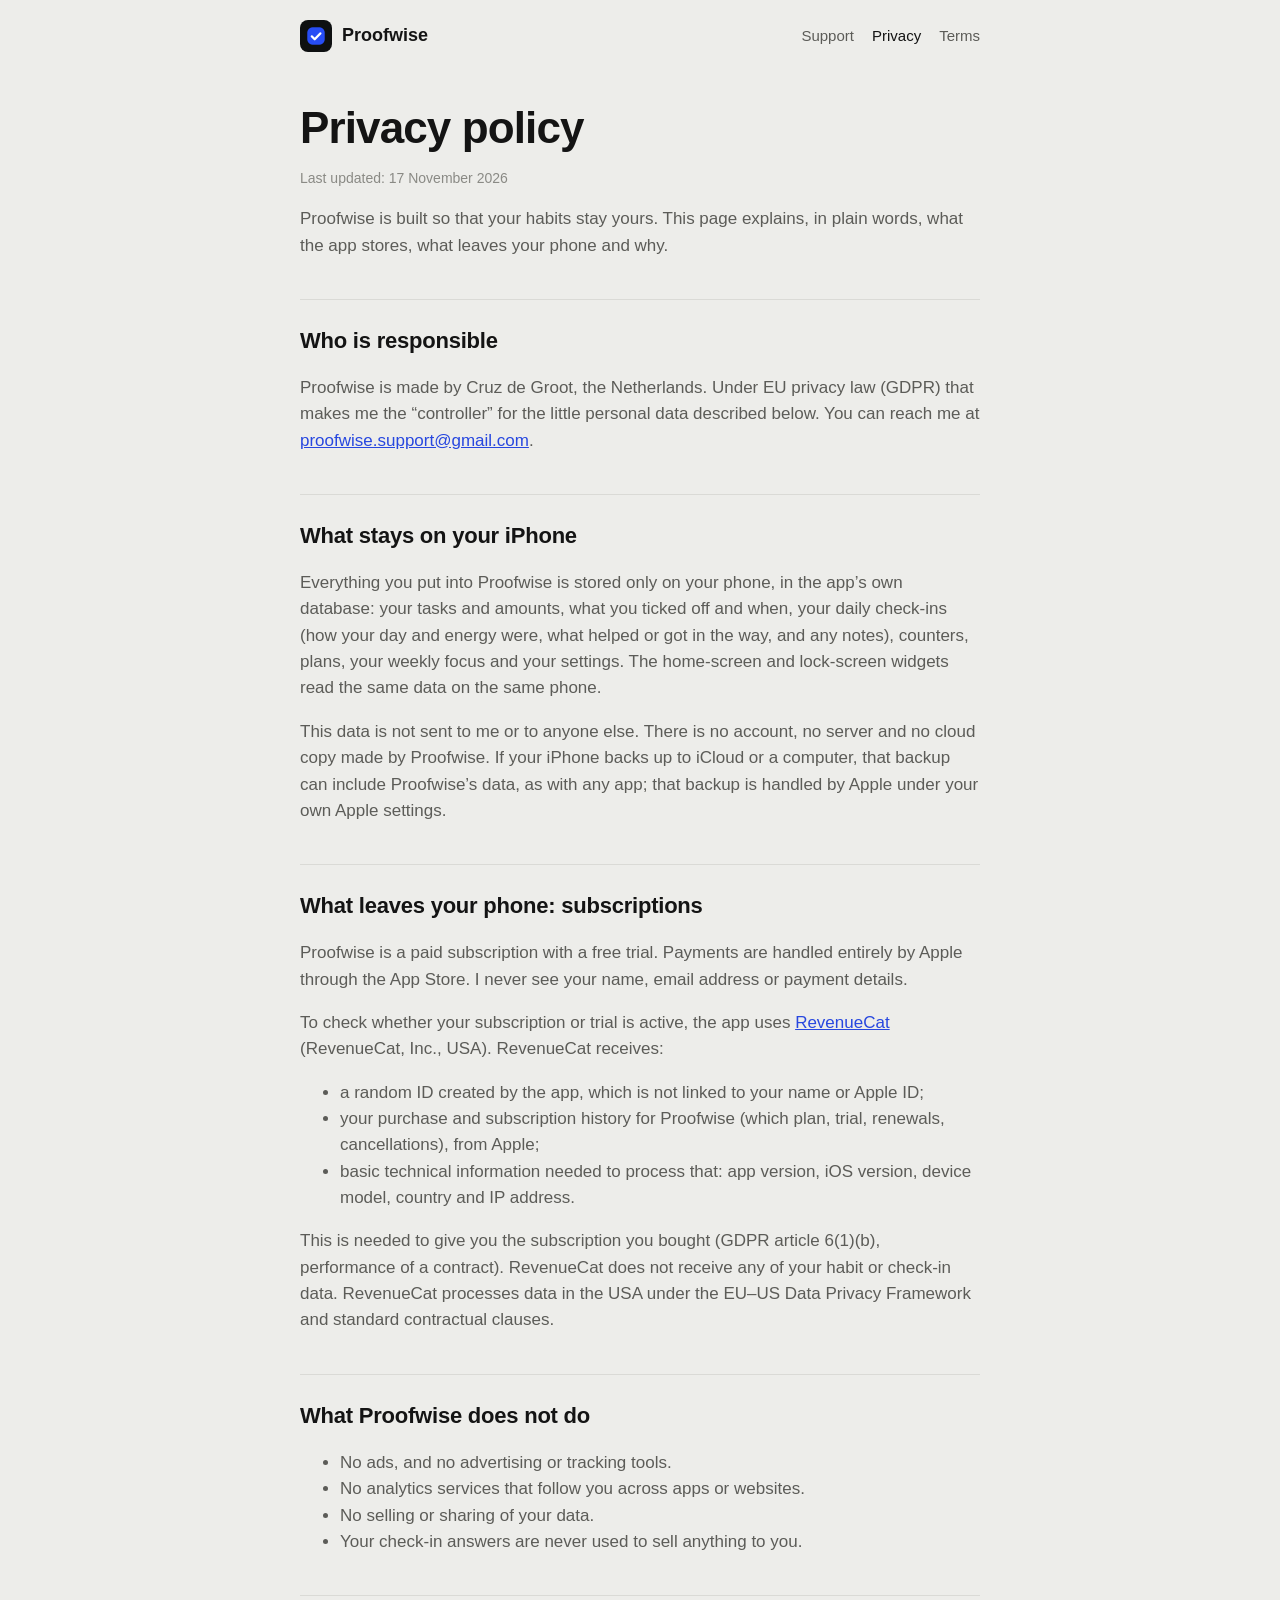
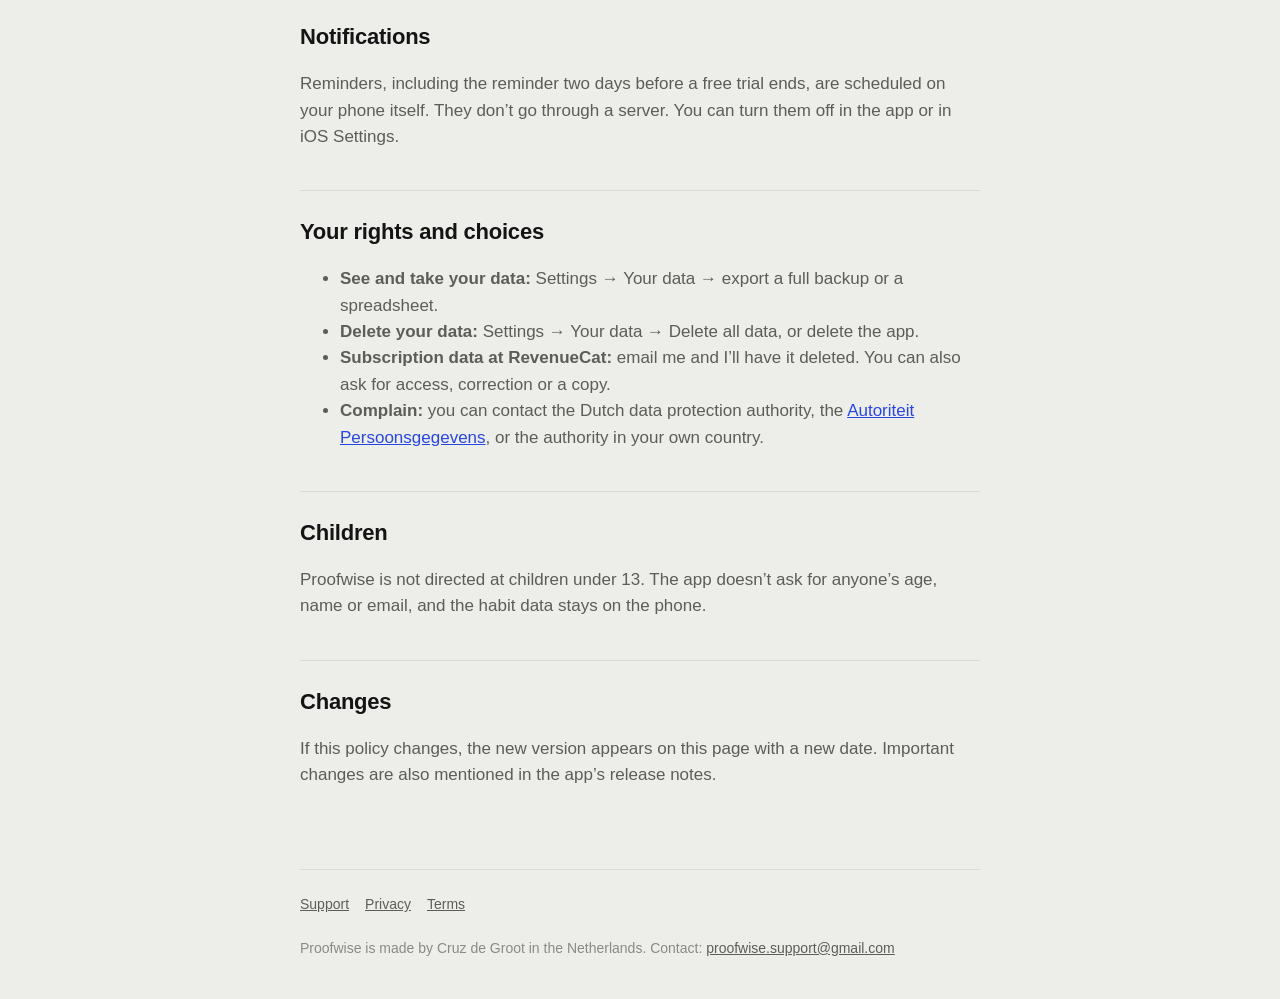
==== privacy.html @ 9ad5f112 "Proofwise website: home, privacy, terms, support Co-Authored-By: Claude Opus 5.5 <noreply@anthropic." ====
<!doctype html>
<html lang="en">
<head>
<meta charset="utf-8">
<meta name="viewport" content="width=device-width, initial-scale=1">
<title>Privacy policy · Proofwise</title>
<meta name="description" content="How Proofwise handles your data.">
<link rel="icon" href="icon.png">
<link rel="apple-touch-icon" href="icon.png">
<link rel="stylesheet" href="style.css">
</head>
<body>
<div class="wrap">
<header><a class="brand" href="index.html"><img src="icon.png" alt="">Proofwise</a><nav><a href="support.html">Support</a><a href="privacy.html" aria-current="page">Privacy</a><a href="terms.html">Terms</a></nav></header>
<main>
<article class="doc">
<h1>Privacy policy</h1>
<p class="note">Last updated: 17 November 2026</p>
<p>Proofwise is built so that your habits stay yours. This page explains, in plain words, what the app stores, what leaves your phone and why.</p>

<h2>Who is responsible</h2>
<p>Proofwise is made by Cruz de Groot, the Netherlands. Under EU privacy law (GDPR) that makes me the “controller” for the little personal data described below. You can reach me at <a href="mailto:proofwise.support@gmail.com">proofwise.support@gmail.com</a>.</p>

<h2>What stays on your iPhone</h2>
<p>Everything you put into Proofwise is stored only on your phone, in the app’s own database: your tasks and amounts, what you ticked off and when, your daily check-ins (how your day and energy were, what helped or got in the way, and any notes), counters, plans, your weekly focus and your settings. The home-screen and lock-screen widgets read the same data on the same phone.</p>
<p>This data is not sent to me or to anyone else. There is no account, no server and no cloud copy made by Proofwise. If your iPhone backs up to iCloud or a computer, that backup can include Proofwise’s data, as with any app; that backup is handled by Apple under your own Apple settings.</p>

<h2>What leaves your phone: subscriptions</h2>
<p>Proofwise is a paid subscription with a free trial. Payments are handled entirely by Apple through the App Store. I never see your name, email address or payment details.</p>
<p>To check whether your subscription or trial is active, the app uses <a href="https://www.revenuecat.com/privacy">RevenueCat</a> (RevenueCat, Inc., USA). RevenueCat receives:</p>
<ul>
<li>a random ID created by the app, which is not linked to your name or Apple ID;</li>
<li>your purchase and subscription history for Proofwise (which plan, trial, renewals, cancellations), from Apple;</li>
<li>basic technical information needed to process that: app version, iOS version, device model, country and IP address.</li>
</ul>
<p>This is needed to give you the subscription you bought (GDPR article 6(1)(b), performance of a contract). RevenueCat does not receive any of your habit or check-in data. RevenueCat processes data in the USA under the EU–US Data Privacy Framework and standard contractual clauses.</p>

<h2>What Proofwise does not do</h2>
<ul>
<li>No ads, and no advertising or tracking tools.</li>
<li>No analytics services that follow you across apps or websites.</li>
<li>No selling or sharing of your data.</li>
<li>Your check-in answers are never used to sell anything to you.</li>
</ul>

<h2>Notifications</h2>
<p>Reminders, including the reminder two days before a free trial ends, are scheduled on your phone itself. They don’t go through a server. You can turn them off in the app or in iOS Settings.</p>

<h2>Your rights and choices</h2>
<ul>
<li><strong>See and take your data:</strong> Settings → Your data → export a full backup or a spreadsheet.</li>
<li><strong>Delete your data:</strong> Settings → Your data → Delete all data, or delete the app.</li>
<li><strong>Subscription data at RevenueCat:</strong> email me and I’ll have it deleted. You can also ask for access, correction or a copy.</li>
<li><strong>Complain:</strong> you can contact the Dutch data protection authority, the <a href="https://autoriteitpersoonsgegevens.nl">Autoriteit Persoonsgegevens</a>, or the authority in your own country.</li>
</ul>

<h2>Children</h2>
<p>Proofwise is not directed at children under 13. The app doesn’t ask for anyone’s age, name or email, and the habit data stays on the phone.</p>

<h2>Changes</h2>
<p>If this policy changes, the new version appears on this page with a new date. Important changes are also mentioned in the app’s release notes.</p>
</article>
</main>
<footer><a href="support.html">Support</a><a href="privacy.html">Privacy</a><a href="terms.html">Terms</a><br><br>Proofwise is made by Cruz de Groot in the Netherlands. Contact: <a href="mailto:proofwise.support@gmail.com">proofwise.support@gmail.com</a></footer>
</div>
</body>
</html>
---- style.css ----
:root{--b1:#CAD0EC;--b2:#A3B1EE;--b3:#798EF1;--b4:#526EF3;--b5:#2B4EF5;--paper:#EDEDEA;--ink:#141414;--ink2:#5C5C58;--ink3:#8A8A85;--line:#DADAD6;--panel:#F7F7F5;--blue:#2B4EF5;--blueText:#2747DF;--soft:#CAD0EC;color-scheme:light dark}
@media (prefers-color-scheme:dark){:root{--b1:#262C40;--b2:#3B466F;--b3:#5162A2;--b4:#667BD0;--b5:#7A95FF;--paper:#141516;--ink:#EDEDEA;--ink2:#9A9D9B;--ink3:#6E7170;--line:#2A2D2E;--panel:#1F2122;--blue:#7A95FF;--blueText:#7A95FF;--soft:#282F45}}
*{box-sizing:border-box}
html{-webkit-text-size-adjust:100%}
body{margin:0;background:var(--paper);color:var(--ink);font:17px/1.55 -apple-system,BlinkMacSystemFont,"SF Pro Text","Segoe UI",Roboto,Helvetica,Arial,sans-serif}
a{color:var(--blueText)}
.wrap{max-width:720px;margin:0 auto;padding:0 20px}
header{display:flex;align-items:center;justify-content:space-between;padding:20px 0}
.brand{display:flex;align-items:center;gap:10px;font-weight:700;font-size:18px;color:var(--ink);text-decoration:none}
.brand img{width:32px;height:32px;border-radius:8px}
nav a{color:var(--ink2);text-decoration:none;margin-left:18px;font-size:15px}
nav a:hover,nav a[aria-current]{color:var(--ink)}
main{padding:32px 0 64px}
h1{font-size:44px;line-height:1.08;letter-spacing:-.02em;margin:0 0 16px;font-weight:800}
h2{font-size:22px;margin:40px 0 8px;letter-spacing:-.01em}
h3{font-size:17px;margin:24px 0 4px}
p,li{color:var(--ink2)}
.lead{font-size:20px;color:var(--ink2);max-width:34em}
.hero{padding:24px 0 8px}
.month{display:grid;grid-template-columns:repeat(7,1fr);gap:6px;max-width:320px;margin:32px 0}
.month span{aspect-ratio:1;border-radius:7px;background:var(--soft)}
.promises{display:grid;gap:20px;margin:16px 0}
.promises div{background:var(--panel);border-radius:16px;padding:18px 20px}
.promises strong{display:block;color:var(--ink);margin-bottom:2px}
.promises p{margin:0}
.badge{display:inline-block;margin-top:24px;padding:12px 18px;border-radius:999px;background:var(--blue);color:#fff;font-weight:600;text-decoration:none}
@media (prefers-color-scheme:dark){.badge{color:#141516}}
.note{font-size:14px;color:var(--ink3)}
.doc h2{border-top:1px solid var(--line);padding-top:24px}
footer{border-top:1px solid var(--line);padding:24px 0 40px;font-size:14px;color:var(--ink3)}
footer a{color:var(--ink2);margin-right:16px}
@media (max-width:520px){h1{font-size:34px}nav a{margin-left:12px;font-size:14px}}
.month .b0{background:transparent;outline:1px solid var(--line);outline-offset:-1px}.month .b1{background:var(--b1)}.month .b2{background:var(--b2)}.month .b3{background:var(--b3)}.month .b4{background:var(--b4)}.month .b5{background:var(--b5)}
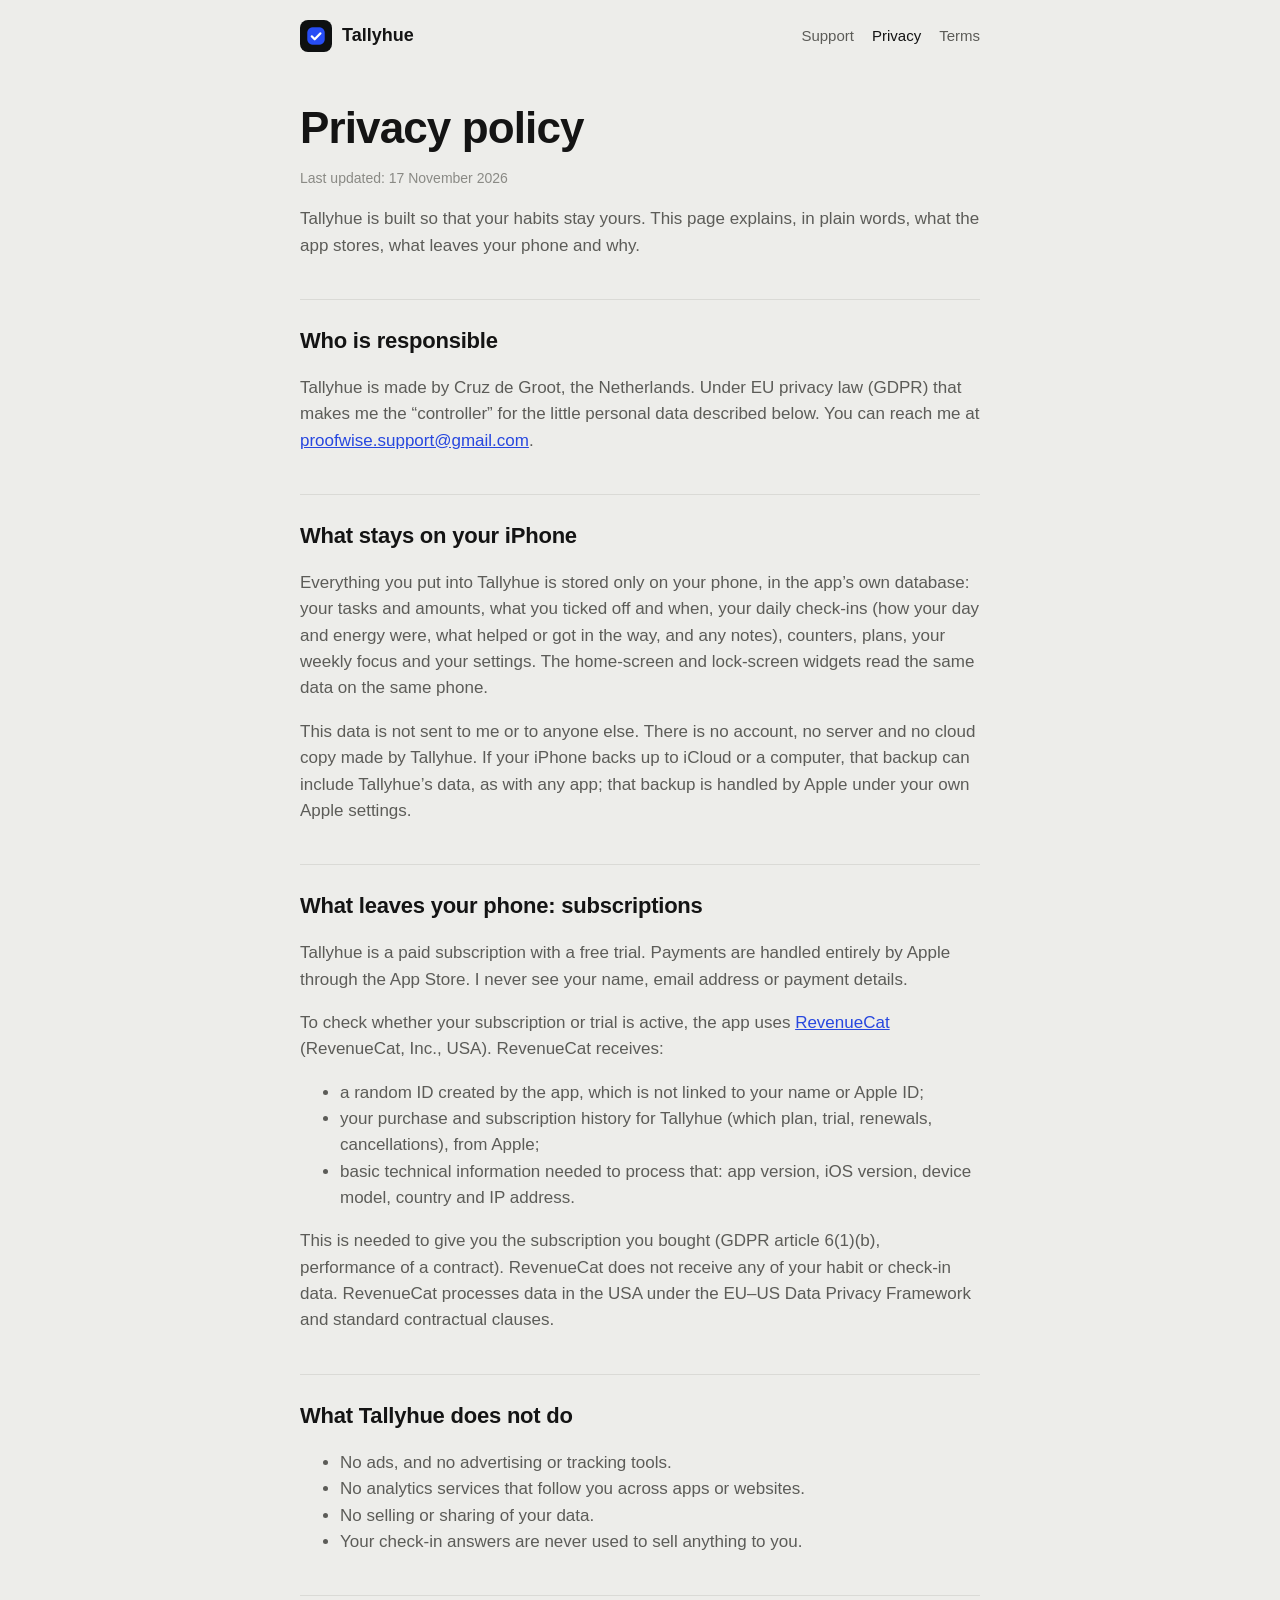
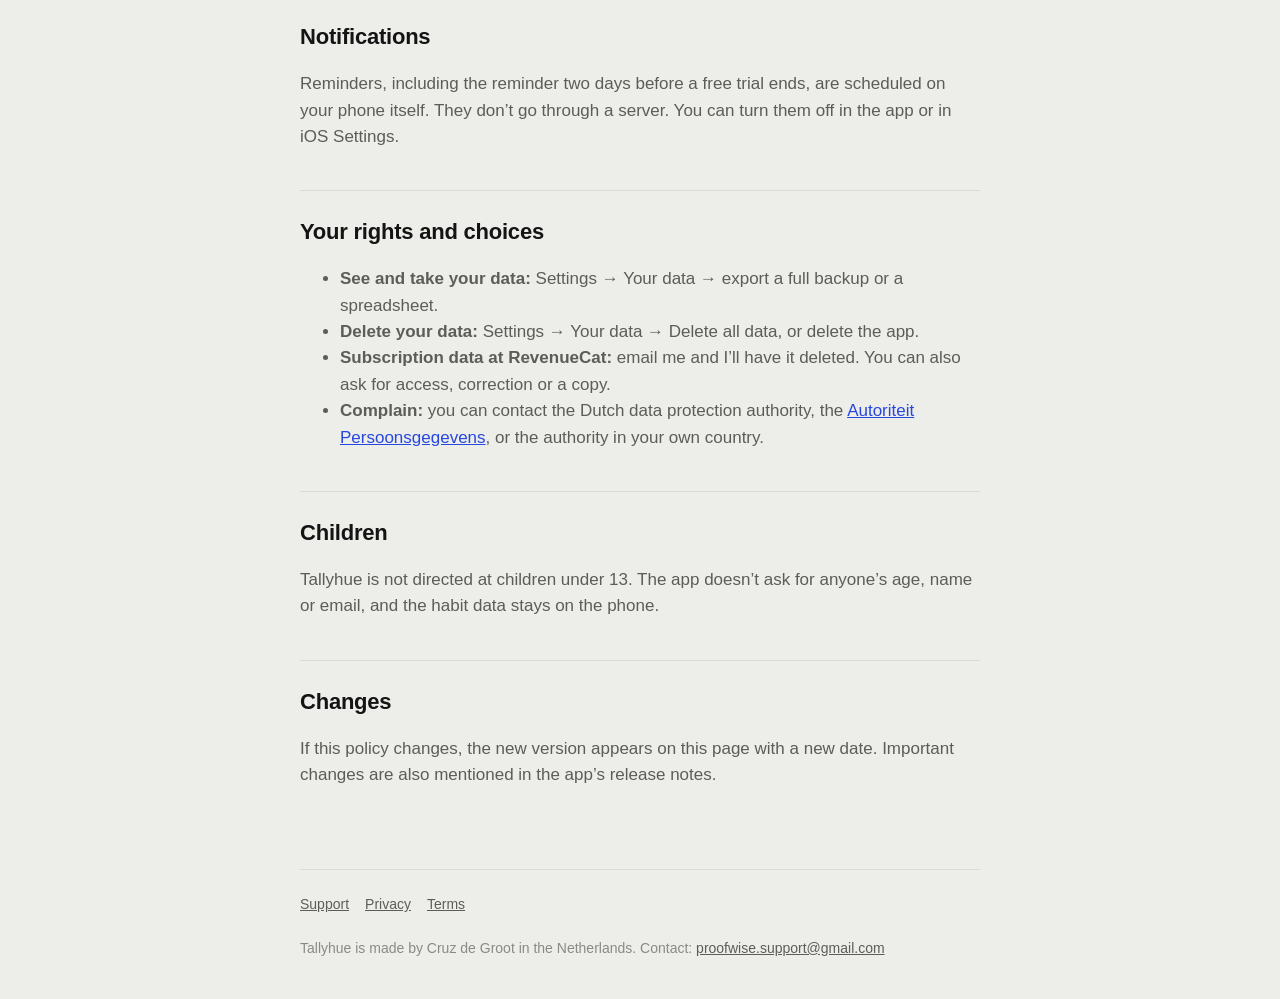
==== commit 775b9aa6: "Rename to Tallyhue and use tallyhue.app Co-Authored-By: Claude Opus 5.5 <noreply@anthropic.com>" ====
--- a/privacy.html
+++ b/privacy.html
@@ -3,39 +3,39 @@
 <head>
 <meta charset="utf-8">
 <meta name="viewport" content="width=device-width, initial-scale=1">
-<title>Privacy policy · Proofwise</title>
-<meta name="description" content="How Proofwise handles your data.">
+<title>Privacy policy · Tallyhue</title>
+<meta name="description" content="How Tallyhue handles your data.">
 <link rel="icon" href="icon.png">
 <link rel="apple-touch-icon" href="icon.png">
 <link rel="stylesheet" href="style.css">
 </head>
 <body>
 <div class="wrap">
-<header><a class="brand" href="index.html"><img src="icon.png" alt="">Proofwise</a><nav><a href="support.html">Support</a><a href="privacy.html" aria-current="page">Privacy</a><a href="terms.html">Terms</a></nav></header>
+<header><a class="brand" href="index.html"><img src="icon.png" alt="">Tallyhue</a><nav><a href="support.html">Support</a><a href="privacy.html" aria-current="page">Privacy</a><a href="terms.html">Terms</a></nav></header>
 <main>
 <article class="doc">
 <h1>Privacy policy</h1>
 <p class="note">Last updated: 17 November 2026</p>
-<p>Proofwise is built so that your habits stay yours. This page explains, in plain words, what the app stores, what leaves your phone and why.</p>
+<p>Tallyhue is built so that your habits stay yours. This page explains, in plain words, what the app stores, what leaves your phone and why.</p>
 
 <h2>Who is responsible</h2>
-<p>Proofwise is made by Cruz de Groot, the Netherlands. Under EU privacy law (GDPR) that makes me the “controller” for the little personal data described below. You can reach me at <a href="mailto:proofwise.support@gmail.com">proofwise.support@gmail.com</a>.</p>
+<p>Tallyhue is made by Cruz de Groot, the Netherlands. Under EU privacy law (GDPR) that makes me the “controller” for the little personal data described below. You can reach me at <a href="mailto:proofwise.support@gmail.com">proofwise.support@gmail.com</a>.</p>
 
 <h2>What stays on your iPhone</h2>
-<p>Everything you put into Proofwise is stored only on your phone, in the app’s own database: your tasks and amounts, what you ticked off and when, your daily check-ins (how your day and energy were, what helped or got in the way, and any notes), counters, plans, your weekly focus and your settings. The home-screen and lock-screen widgets read the same data on the same phone.</p>
-<p>This data is not sent to me or to anyone else. There is no account, no server and no cloud copy made by Proofwise. If your iPhone backs up to iCloud or a computer, that backup can include Proofwise’s data, as with any app; that backup is handled by Apple under your own Apple settings.</p>
+<p>Everything you put into Tallyhue is stored only on your phone, in the app’s own database: your tasks and amounts, what you ticked off and when, your daily check-ins (how your day and energy were, what helped or got in the way, and any notes), counters, plans, your weekly focus and your settings. The home-screen and lock-screen widgets read the same data on the same phone.</p>
+<p>This data is not sent to me or to anyone else. There is no account, no server and no cloud copy made by Tallyhue. If your iPhone backs up to iCloud or a computer, that backup can include Tallyhue’s data, as with any app; that backup is handled by Apple under your own Apple settings.</p>
 
 <h2>What leaves your phone: subscriptions</h2>
-<p>Proofwise is a paid subscription with a free trial. Payments are handled entirely by Apple through the App Store. I never see your name, email address or payment details.</p>
+<p>Tallyhue is a paid subscription with a free trial. Payments are handled entirely by Apple through the App Store. I never see your name, email address or payment details.</p>
 <p>To check whether your subscription or trial is active, the app uses <a href="https://www.revenuecat.com/privacy">RevenueCat</a> (RevenueCat, Inc., USA). RevenueCat receives:</p>
 <ul>
 <li>a random ID created by the app, which is not linked to your name or Apple ID;</li>
-<li>your purchase and subscription history for Proofwise (which plan, trial, renewals, cancellations), from Apple;</li>
+<li>your purchase and subscription history for Tallyhue (which plan, trial, renewals, cancellations), from Apple;</li>
 <li>basic technical information needed to process that: app version, iOS version, device model, country and IP address.</li>
 </ul>
 <p>This is needed to give you the subscription you bought (GDPR article 6(1)(b), performance of a contract). RevenueCat does not receive any of your habit or check-in data. RevenueCat processes data in the USA under the EU–US Data Privacy Framework and standard contractual clauses.</p>
 
-<h2>What Proofwise does not do</h2>
+<h2>What Tallyhue does not do</h2>
 <ul>
 <li>No ads, and no advertising or tracking tools.</li>
 <li>No analytics services that follow you across apps or websites.</li>
@@ -55,13 +55,13 @@
 </ul>
 
 <h2>Children</h2>
-<p>Proofwise is not directed at children under 13. The app doesn’t ask for anyone’s age, name or email, and the habit data stays on the phone.</p>
+<p>Tallyhue is not directed at children under 13. The app doesn’t ask for anyone’s age, name or email, and the habit data stays on the phone.</p>
 
 <h2>Changes</h2>
 <p>If this policy changes, the new version appears on this page with a new date. Important changes are also mentioned in the app’s release notes.</p>
 </article>
 </main>
-<footer><a href="support.html">Support</a><a href="privacy.html">Privacy</a><a href="terms.html">Terms</a><br><br>Proofwise is made by Cruz de Groot in the Netherlands. Contact: <a href="mailto:proofwise.support@gmail.com">proofwise.support@gmail.com</a></footer>
+<footer><a href="support.html">Support</a><a href="privacy.html">Privacy</a><a href="terms.html">Terms</a><br><br>Tallyhue is made by Cruz de Groot in the Netherlands. Contact: <a href="mailto:proofwise.support@gmail.com">proofwise.support@gmail.com</a></footer>
 </div>
 </body>
 </html>
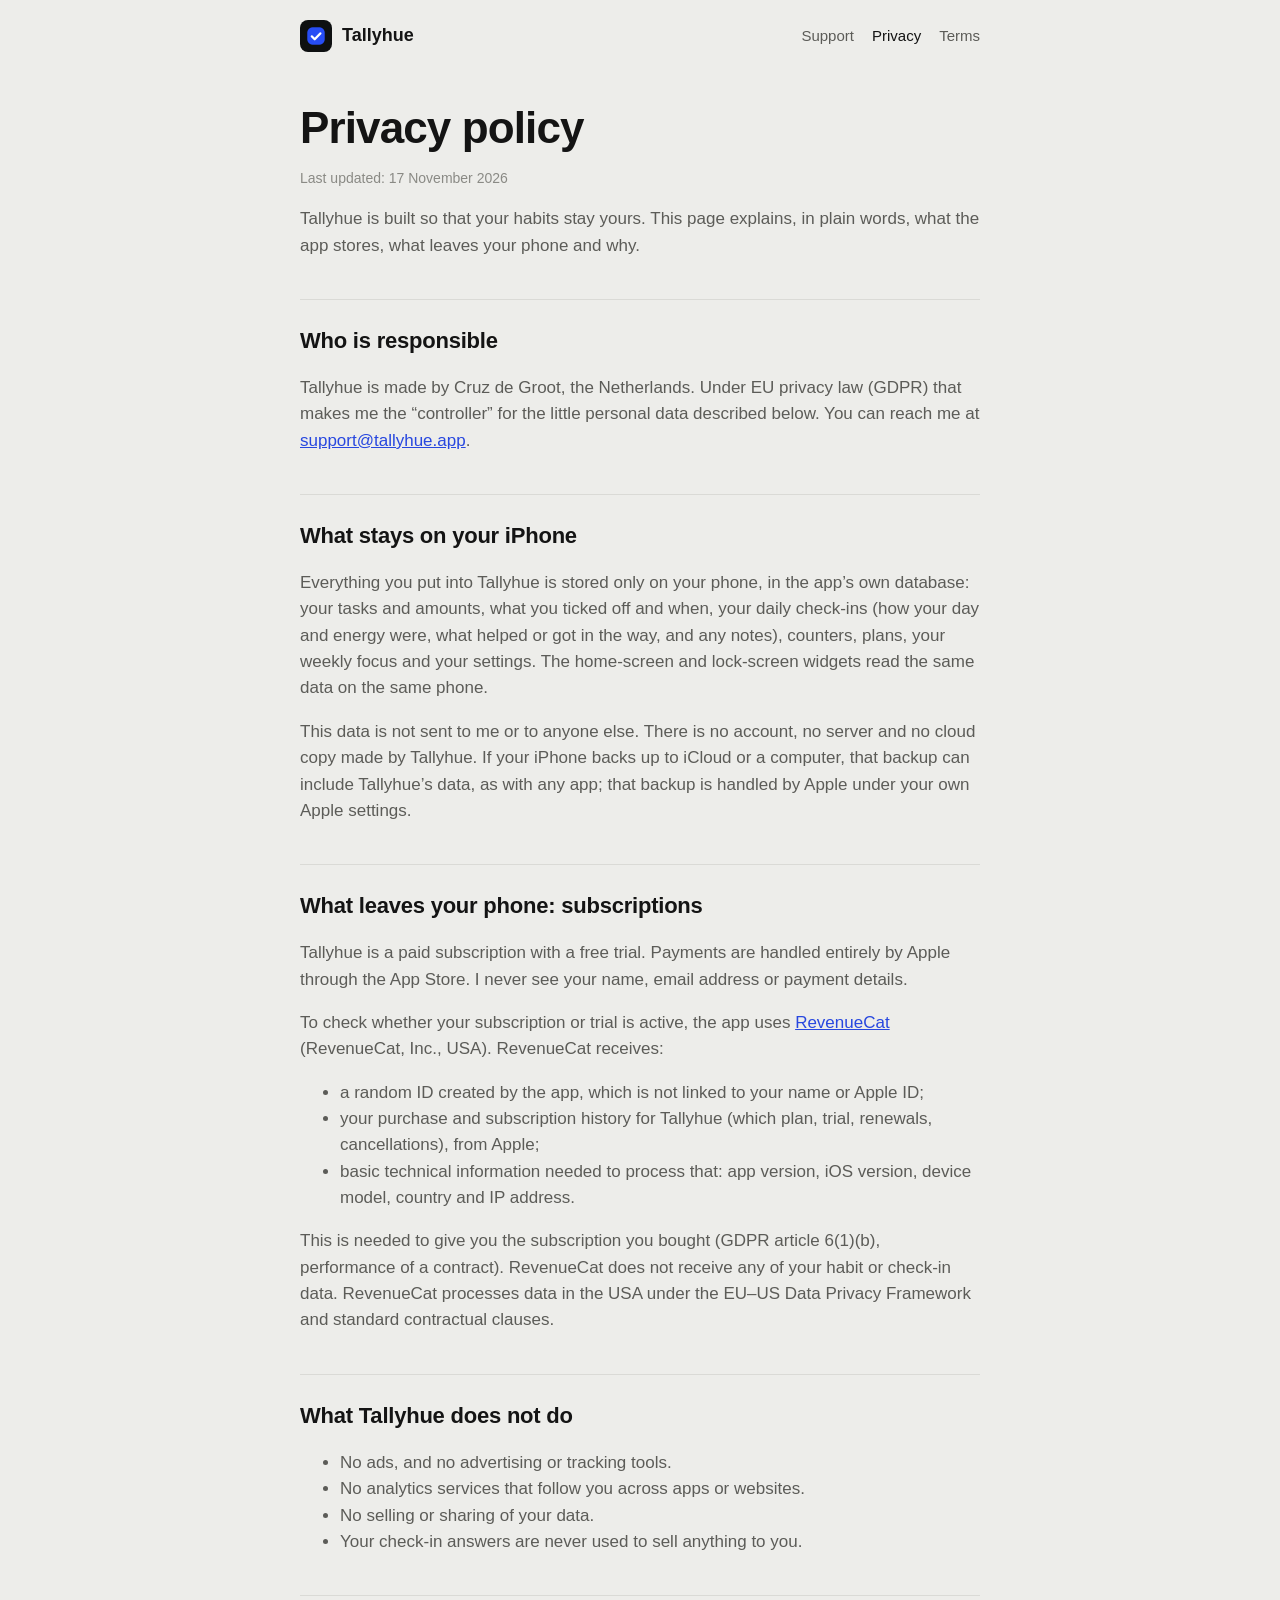
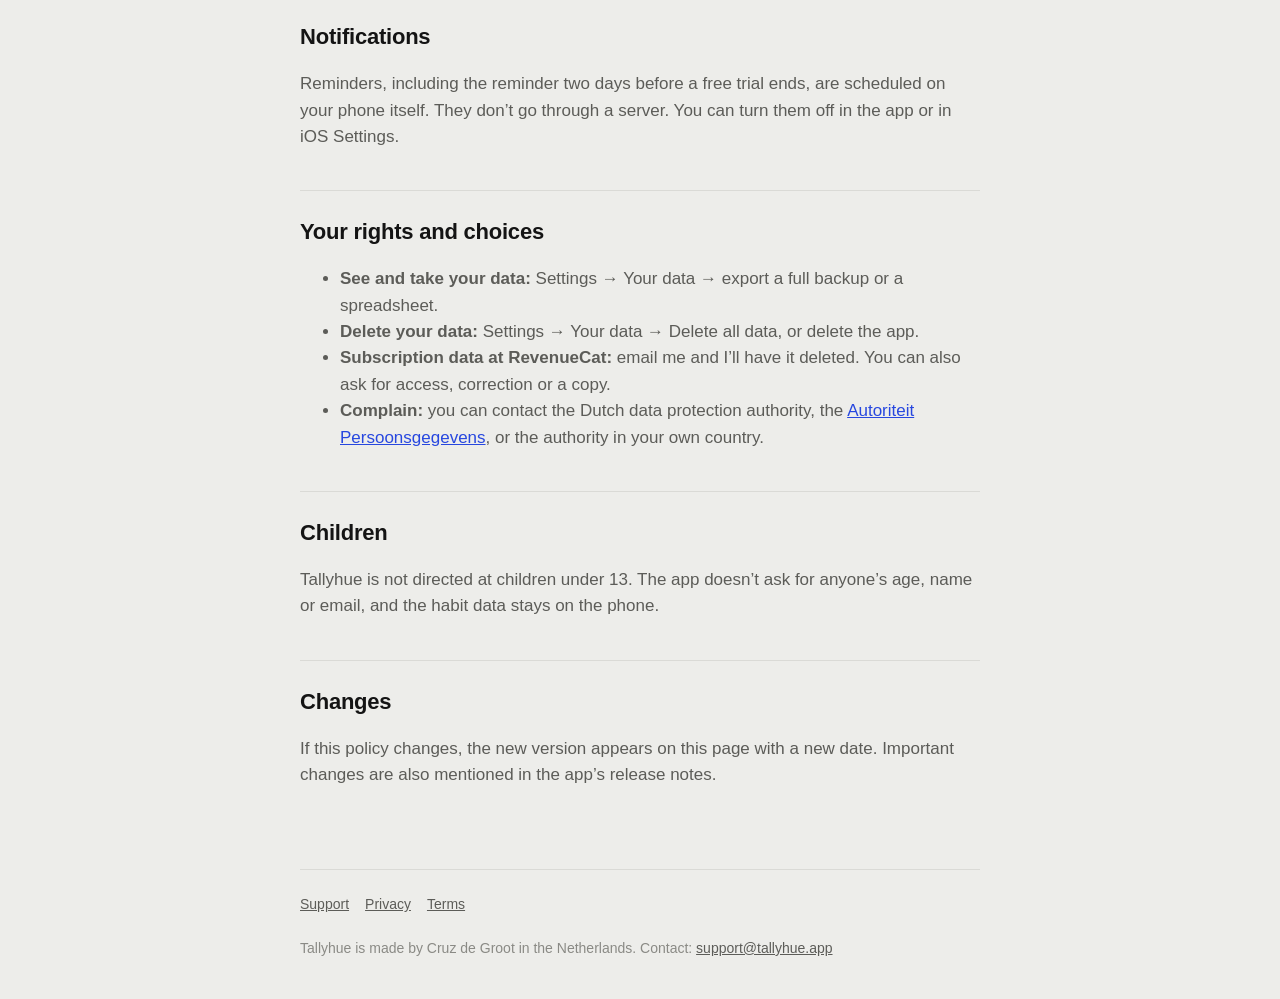
==== commit e5bc6f52: "Contact: support@tallyhue.app Co-Authored-By: Claude Opus 5.5 <noreply@anthropic.com>" ====
--- a/privacy.html
+++ b/privacy.html
@@ -19,7 +19,7 @@
 <p>Tallyhue is built so that your habits stay yours. This page explains, in plain words, what the app stores, what leaves your phone and why.</p>
 
 <h2>Who is responsible</h2>
-<p>Tallyhue is made by Cruz de Groot, the Netherlands. Under EU privacy law (GDPR) that makes me the “controller” for the little personal data described below. You can reach me at <a href="mailto:proofwise.support@gmail.com">proofwise.support@gmail.com</a>.</p>
+<p>Tallyhue is made by Cruz de Groot, the Netherlands. Under EU privacy law (GDPR) that makes me the “controller” for the little personal data described below. You can reach me at <a href="mailto:support@tallyhue.app">support@tallyhue.app</a>.</p>
 
 <h2>What stays on your iPhone</h2>
 <p>Everything you put into Tallyhue is stored only on your phone, in the app’s own database: your tasks and amounts, what you ticked off and when, your daily check-ins (how your day and energy were, what helped or got in the way, and any notes), counters, plans, your weekly focus and your settings. The home-screen and lock-screen widgets read the same data on the same phone.</p>
@@ -61,7 +61,7 @@
 <p>If this policy changes, the new version appears on this page with a new date. Important changes are also mentioned in the app’s release notes.</p>
 </article>
 </main>
-<footer><a href="support.html">Support</a><a href="privacy.html">Privacy</a><a href="terms.html">Terms</a><br><br>Tallyhue is made by Cruz de Groot in the Netherlands. Contact: <a href="mailto:proofwise.support@gmail.com">proofwise.support@gmail.com</a></footer>
+<footer><a href="support.html">Support</a><a href="privacy.html">Privacy</a><a href="terms.html">Terms</a><br><br>Tallyhue is made by Cruz de Groot in the Netherlands. Contact: <a href="mailto:support@tallyhue.app">support@tallyhue.app</a></footer>
 </div>
 </body>
 </html>
